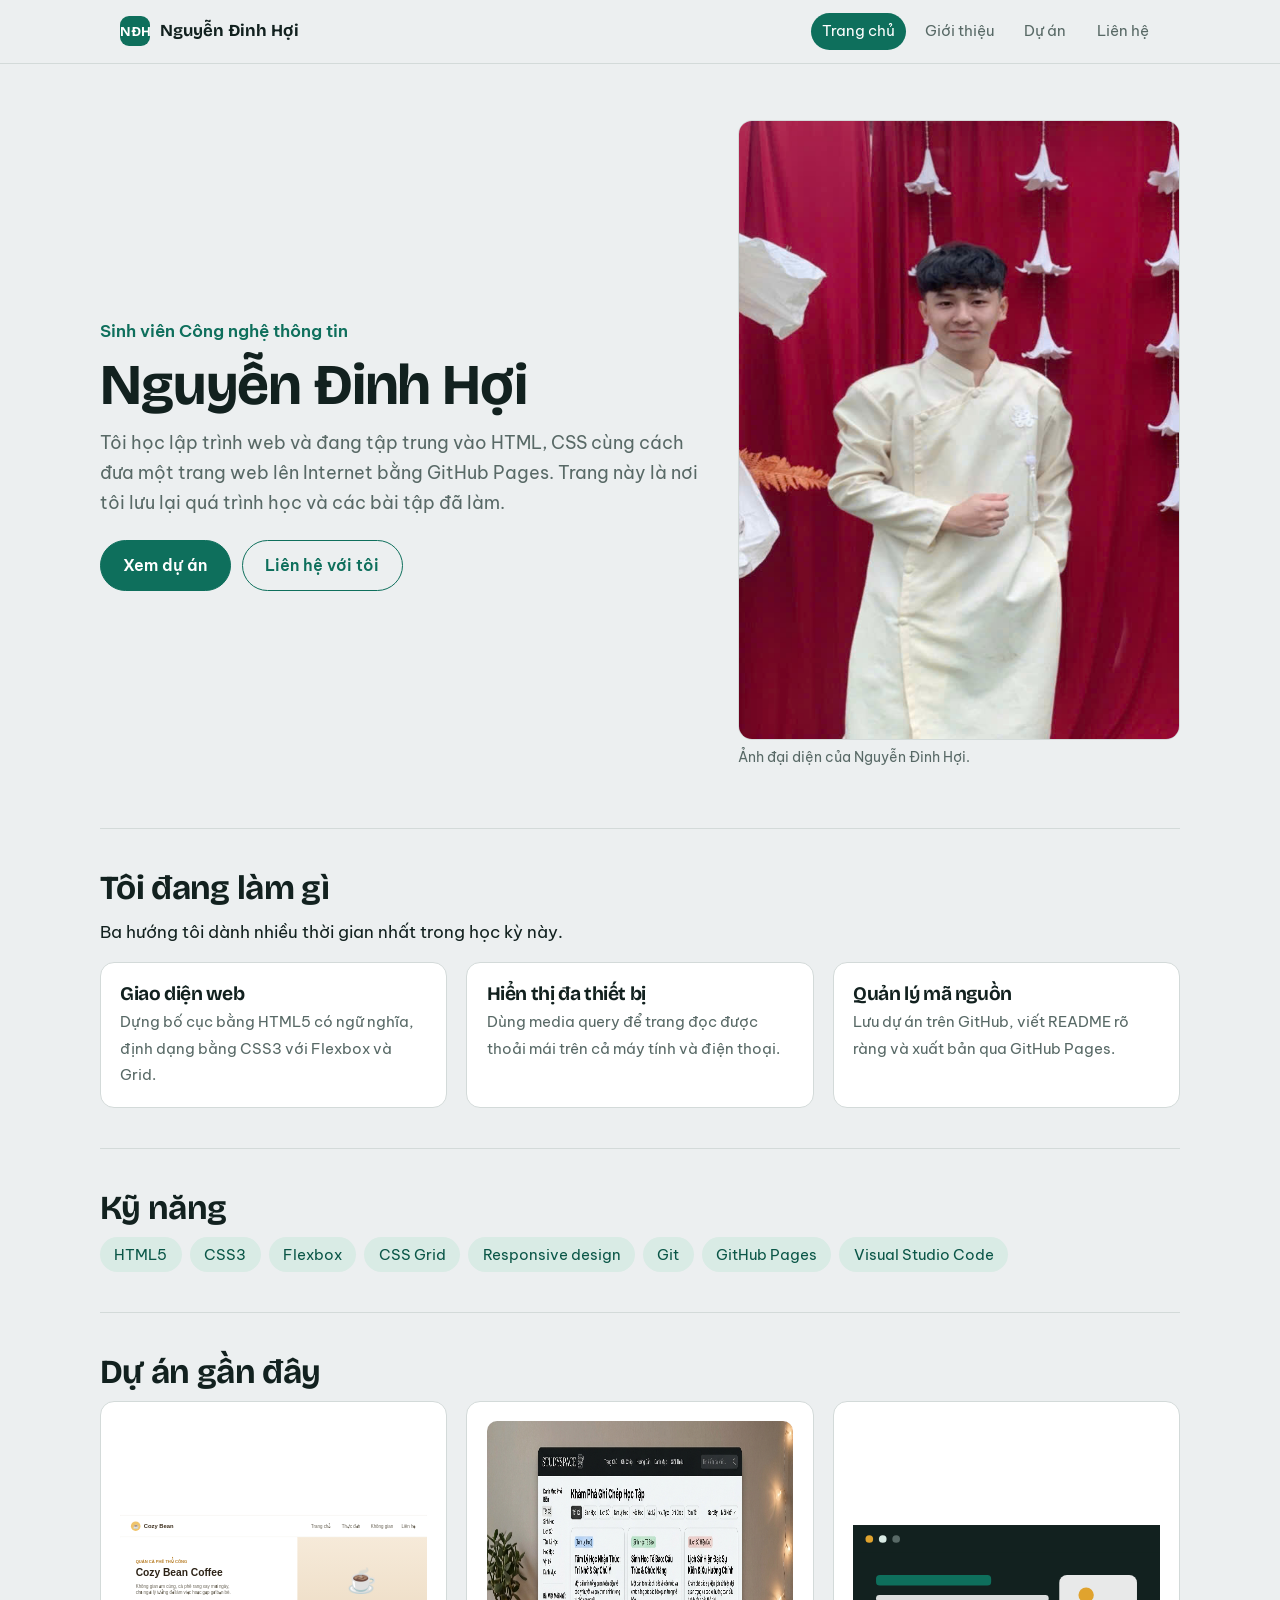
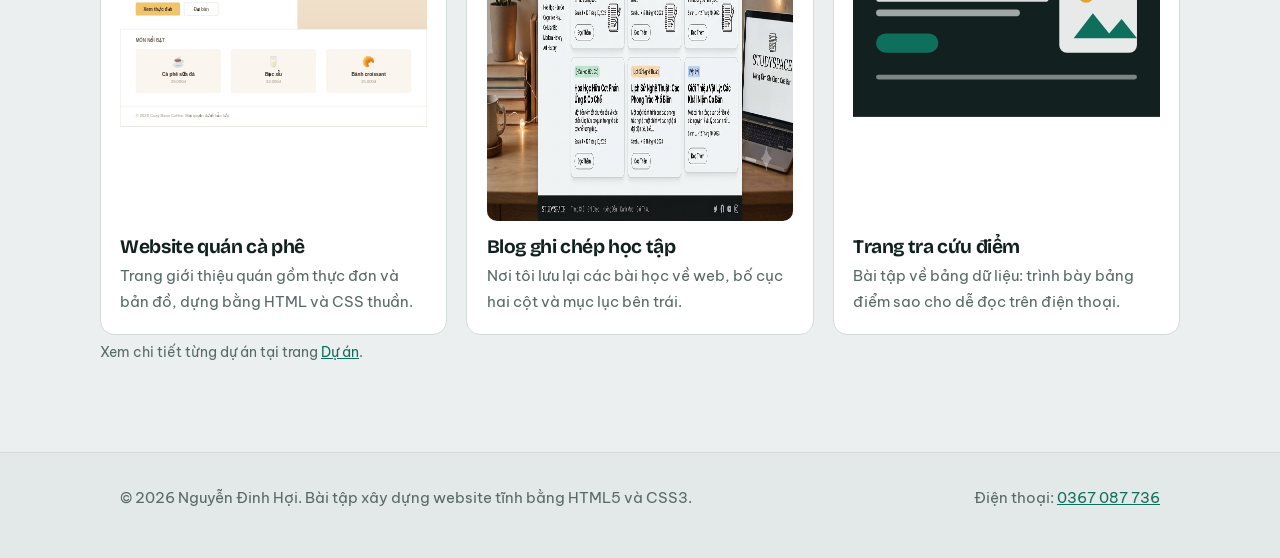
==== index.html @ 1cc55b9c "Update index.html" ====
<!DOCTYPE html>
<html lang="vi">
<head>
  <meta charset="UTF-8">
  <meta name="viewport" content="width=device-width, initial-scale=1.0">
  <title>Nguyễn Đinh Hợi - Hồ sơ cá nhân</title>
  <meta name="description" content="Hồ sơ cá nhân của Nguyễn Đinh Hợi, sinh viên ngành Công nghệ thông tin.">
  <link rel="preconnect" href="https://fonts.googleapis.com">
  <link rel="preconnect" href="https://fonts.gstatic.com" crossorigin>
  <link href="https://fonts.googleapis.com/css2?family=Be+Vietnam+Pro:wght@400;600&family=Bricolage+Grotesque:opsz,wght@12..96,600;12..96,700&display=swap" rel="stylesheet">
  <link rel="stylesheet" href="css/style.css">
</head>
<body>

  <header class="site-header">
    <div class="wrap">
      <a class="brand" href="index.html"><span>NĐH</span> Nguyễn Đinh Hợi</a>
      <nav aria-label="Điều hướng chính">
        <ul class="nav">
          <li><a class="active" href="index.html">Trang chủ</a></li>
          <li><a href="gioi-thieu.html">Giới thiệu</a></li>
          <li><a href="du-an.html">Dự án</a></li>
          <li><a href="lien-he.html">Liên hệ</a></li>
        </ul>
      </nav>
    </div>
  </header>

  <main>
    <section class="wrap hero">
      <div>
        <p class="eyebrow">Sinh viên Công nghệ thông tin</p>
        <h1>Nguyễn Đinh Hợi</h1>
        <p class="lead">Tôi học lập trình web và đang tập trung vào HTML, CSS cùng cách đưa một trang web lên Internet bằng GitHub Pages. Trang này là nơi tôi lưu lại quá trình học và các bài tập đã làm.</p>
        <div class="btn-row">
          <a class="btn btn-primary" href="du-an.html">Xem dự án</a>
          <a class="btn btn-ghost" href="lien-he.html">Liên hệ với tôi</a>
        </div>
      </div>
      <figure>
        <img class="hero-photo" src="images/avatar.jpg" alt="Ảnh đại diện Nguyễn Đinh Hợi" width="520" height="620">
       <figcaption>Ảnh đại diện của Nguyễn Đinh Hợi.</figcaption>
      </figure>
    </section>

    <section class="wrap section">
      <h2>Tôi đang làm gì</h2>
      <p>Ba hướng tôi dành nhiều thời gian nhất trong học kỳ này.</p>
      <div class="grid-3">
        <article class="card">
          <h3>Giao diện web</h3>
          <p>Dựng bố cục bằng HTML5 có ngữ nghĩa, định dạng bằng CSS3 với Flexbox và Grid.</p>
        </article>
        <article class="card">
          <h3>Hiển thị đa thiết bị</h3>
          <p>Dùng media query để trang đọc được thoải mái trên cả máy tính và điện thoại.</p>
        </article>
        <article class="card">
          <h3>Quản lý mã nguồn</h3>
          <p>Lưu dự án trên GitHub, viết README rõ ràng và xuất bản qua GitHub Pages.</p>
        </article>
      </div>
    </section>

    <section class="wrap section">
      <h2>Kỹ năng</h2>
      <ul class="skills">
        <li>HTML5</li>
        <li>CSS3</li>
        <li>Flexbox</li>
        <li>CSS Grid</li>
        <li>Responsive design</li>
        <li>Git</li>
        <li>GitHub Pages</li>
        <li>Visual Studio Code</li>
      </ul>
    </section>

    <section class="wrap section">
      <h2>Dự án gần đây</h2>
      <div class="grid-3">
        <article class="card">
          <img src="images/webcafe.svg" alt="Ảnh minh họa dự án website quán cà phê" width="640" height="400">
          <h3>Website quán cà phê</h3>
          <p>Trang giới thiệu quán gồm thực đơn và bản đồ, dựng bằng HTML và CSS thuần.</p>
        </article>
        <article class="card">
          <img src="images/bloghoctap.png" alt="Ảnh minh họa dự án blog học tập" width="640" height="400">
          <h3>Blog ghi chép học tập</h3>
          <p>Nơi tôi lưu lại các bài học về web, bố cục hai cột và mục lục bên trái.</p>
        </article>
        <article class="card">
          <img src="images/project-3.svg" alt="Ảnh minh họa dự án trang tra cứu điểm" width="640" height="400">
          <h3>Trang tra cứu điểm</h3>
          <p>Bài tập về bảng dữ liệu: trình bày bảng điểm sao cho dễ đọc trên điện thoại.</p>
        </article>
      </div>
      <p class="source-note">Xem chi tiết từng dự án tại trang <a href="du-an.html">Dự án</a>.</p>
    </section>
  </main>

  <footer class="site-footer">
    <div class="wrap">
      <p>© 2026 Nguyễn Đinh Hợi. Bài tập xây dựng website tĩnh bằng HTML5 và CSS3.</p>
      <p>Điện thoại: <a href="tel:0367087736">0367 087 736</a></p>
    </div>
  </footer>

</body>
</html>
---- css/style.css ----
/* ============================================================
   Hồ sơ cá nhân - Nguyễn Đình Hợi
   File: css/style.css
   Bảng màu: xanh rêu đậm + vàng nắng trên nền xám lạnh
   ============================================================ */

:root {
  --paper: #eceff0;
  --surface: #ffffff;
  --ink: #12211f;
  --muted: #586966;
  --line: #d3dad9;
  --accent: #0e6f5c;
  --accent-soft: #d9ebe5;
  --sun: #e0a32e;

  --space: 1.25rem;
  --radius: 14px;
  --max: 1080px;
}

* {
  box-sizing: border-box;
}

html {
  scroll-behavior: smooth;
}

body {
  margin: 0;
  background: var(--paper);
  color: var(--ink);
  font-family: "Be Vietnam Pro", "Segoe UI", Roboto, Arial, sans-serif;
  font-size: 17px;
  line-height: 1.7;
  -webkit-font-smoothing: antialiased;
}

h1,
h2,
h3 {
  font-family: "Bricolage Grotesque", "Be Vietnam Pro", Georgia, serif;
  line-height: 1.15;
  letter-spacing: -0.02em;
  margin: 0 0 0.6rem;
}

h1 {
  font-size: clamp(2.1rem, 6vw, 3.6rem);
}

h2 {
  font-size: clamp(1.5rem, 3.5vw, 2.1rem);
}

h3 {
  font-size: 1.2rem;
}

p {
  margin: 0 0 1rem;
  max-width: 68ch;
}

a {
  color: var(--accent);
}

a:focus-visible,
button:focus-visible {
  outline: 3px solid var(--sun);
  outline-offset: 3px;
}

img {
  max-width: 100%;
  display: block;
}

.wrap {
  width: 100%;
  max-width: var(--max);
  margin: 0 auto;
  padding: 0 var(--space);
}

/* ---------- Thanh điều hướng ---------- */
.site-header {
  position: sticky;
  top: 0;
  z-index: 10;
  background: rgba(236, 239, 240, 0.92);
  backdrop-filter: blur(8px);
  border-bottom: 1px solid var(--line);
}

.site-header .wrap {
  display: flex;
  flex-wrap: wrap;
  align-items: center;
  justify-content: space-between;
  gap: 0.5rem 1rem;
  padding-top: 0.8rem;
  padding-bottom: 0.8rem;
}

.brand {
  font-family: "Bricolage Grotesque", sans-serif;
  font-weight: 700;
  font-size: 1.05rem;
  text-decoration: none;
  color: var(--ink);
  display: flex;
  align-items: center;
  gap: 0.6rem;
}

.brand span {
  display: grid;
  place-items: center;
  width: 30px;
  height: 30px;
  border-radius: 9px;
  background: var(--accent);
  color: #fff;
  font-size: 0.85rem;
}

.nav {
  display: flex;
  flex-wrap: wrap;
  gap: 0.25rem 0.5rem;
  list-style: none;
  margin: 0;
  padding: 0;
}

.nav a {
  display: block;
  padding: 0.35rem 0.7rem;
  border-radius: 999px;
  text-decoration: none;
  color: var(--muted);
  font-size: 0.95rem;
}

.nav a:hover {
  color: var(--ink);
  background: #fff;
}

.nav a.active {
  color: #fff;
  background: var(--accent);
}

/* ---------- Trang chủ: phần mở đầu ---------- */
.hero {
  display: grid;
  grid-template-columns: 1.15fr 0.85fr;
  gap: 2.5rem;
  align-items: center;
  padding: 3.5rem 0 2.5rem;
}

.hero .eyebrow {
  color: var(--accent);
  font-weight: 600;
  margin-bottom: 0.4rem;
}

.hero .lead {
  font-size: 1.1rem;
  color: var(--muted);
}

.hero-photo {
  border-radius: var(--radius);
  border: 1px solid var(--line);
  background: var(--surface);
}

/* ---------- Nút ---------- */
.btn-row {
  display: flex;
  flex-wrap: wrap;
  gap: 0.7rem;
  margin-top: 1.4rem;
}

.btn {
  display: inline-block;
  padding: 0.7rem 1.4rem;
  border-radius: 999px;
  text-decoration: none;
  font-weight: 600;
  font-size: 0.97rem;
  border: 1px solid var(--accent);
}

.btn-primary {
  background: var(--accent);
  color: #fff;
}

.btn-primary:hover {
  background: #0a5647;
}

.btn-ghost {
  background: transparent;
  color: var(--accent);
}

.btn-ghost:hover {
  background: var(--accent-soft);
}

/* ---------- Khối nội dung chung ---------- */
.section {
  padding: 2.5rem 0;
  border-top: 1px solid var(--line);
}

.section-intro {
  padding: 3rem 0 1.5rem;
}

.grid-3 {
  display: grid;
  grid-template-columns: repeat(3, 1fr);
  gap: 1.2rem;
}

.grid-2 {
  display: grid;
  grid-template-columns: 1fr 1fr;
  gap: 2rem;
}

.card {
  background: var(--surface);
  border: 1px solid var(--line);
  border-radius: var(--radius);
  padding: 1.2rem;
}

.card h3 {
  margin-bottom: 0.3rem;
}

.card p {
  color: var(--muted);
  font-size: 0.96rem;
  margin: 0;
}

.card img {
  border-radius: 10px;
  margin-bottom: 0.9rem;
}

/* ---------- Dòng thời gian ---------- */
.timeline {
  list-style: none;
  margin: 0;
  padding: 0 0 0 1.6rem;
  border-left: 2px solid var(--accent-soft);
}

.timeline li {
  position: relative;
  padding-bottom: 1.6rem;
}

.timeline li::before {
  content: "";
  position: absolute;
  left: -2.05rem;
  top: 0.55rem;
  width: 11px;
  height: 11px;
  border-radius: 50%;
  background: var(--sun);
}

.timeline time {
  display: block;
  font-size: 0.85rem;
  color: var(--accent);
  font-weight: 600;
}

/* ---------- Kỹ năng ---------- */
.skills {
  list-style: none;
  margin: 0;
  padding: 0;
  display: flex;
  flex-wrap: wrap;
  gap: 0.5rem;
}

.skills li {
  background: var(--accent-soft);
  color: #0a5647;
  border-radius: 999px;
  padding: 0.3rem 0.9rem;
  font-size: 0.92rem;
}

/* ---------- Bảng ---------- */
table {
  width: 100%;
  border-collapse: collapse;
  background: var(--surface);
  border: 1px solid var(--line);
  border-radius: var(--radius);
  overflow: hidden;
  font-size: 0.96rem;
}

th,
td {
  text-align: left;
  padding: 0.75rem 1rem;
  border-bottom: 1px solid var(--line);
}

th {
  background: var(--accent-soft);
  font-weight: 600;
}

tr:last-child td {
  border-bottom: none;
}

/* ---------- Biểu mẫu liên hệ ---------- */
.form {
  background: var(--surface);
  border: 1px solid var(--line);
  border-radius: var(--radius);
  padding: 1.4rem;
}

.field {
  margin-bottom: 1rem;
}

.field label {
  display: block;
  font-weight: 600;
  font-size: 0.93rem;
  margin-bottom: 0.35rem;
}

.field input,
.field textarea {
  width: 100%;
  padding: 0.65rem 0.8rem;
  border: 1px solid var(--line);
  border-radius: 10px;
  font: inherit;
  font-size: 0.96rem;
  background: #fbfcfc;
}

.field input:focus,
.field textarea:focus {
  outline: 2px solid var(--accent);
  outline-offset: 1px;
}

.contact-list {
  list-style: none;
  margin: 0;
  padding: 0;
}

.contact-list li {
  padding: 0.7rem 0;
  border-bottom: 1px dashed var(--line);
}

.contact-list li:last-child {
  border-bottom: none;
}

.contact-list strong {
  display: block;
  font-size: 0.85rem;
  color: var(--muted);
  font-weight: 600;
}

/* ---------- Ghi nguồn ---------- */
figure {
  margin: 0 0 1.2rem;
}

figcaption,
.source-note {
  font-size: 0.85rem;
  color: var(--muted);
  margin-top: 0.4rem;
}

/* ---------- Chân trang ---------- */
.site-footer {
  border-top: 1px solid var(--line);
  margin-top: 2rem;
  padding: 2rem 0;
  background: #e3e8e8;
  color: var(--muted);
  font-size: 0.92rem;
}

.site-footer .wrap {
  display: flex;
  flex-wrap: wrap;
  justify-content: space-between;
  gap: 1rem;
}

.site-footer a {
  color: var(--accent);
}

/* ---------- Màn hình nhỏ ---------- */
@media (max-width: 820px) {
  .hero {
    grid-template-columns: 1fr;
    padding-top: 2rem;
    gap: 1.6rem;
  }

  .grid-3,
  .grid-2 {
    grid-template-columns: 1fr;
  }

  .site-header .wrap {
    flex-direction: column;
    align-items: flex-start;
  }

  body {
    font-size: 16px;
  }
}

@media (prefers-reduced-motion: reduce) {
  html {
    scroll-behavior: auto;
  }
}
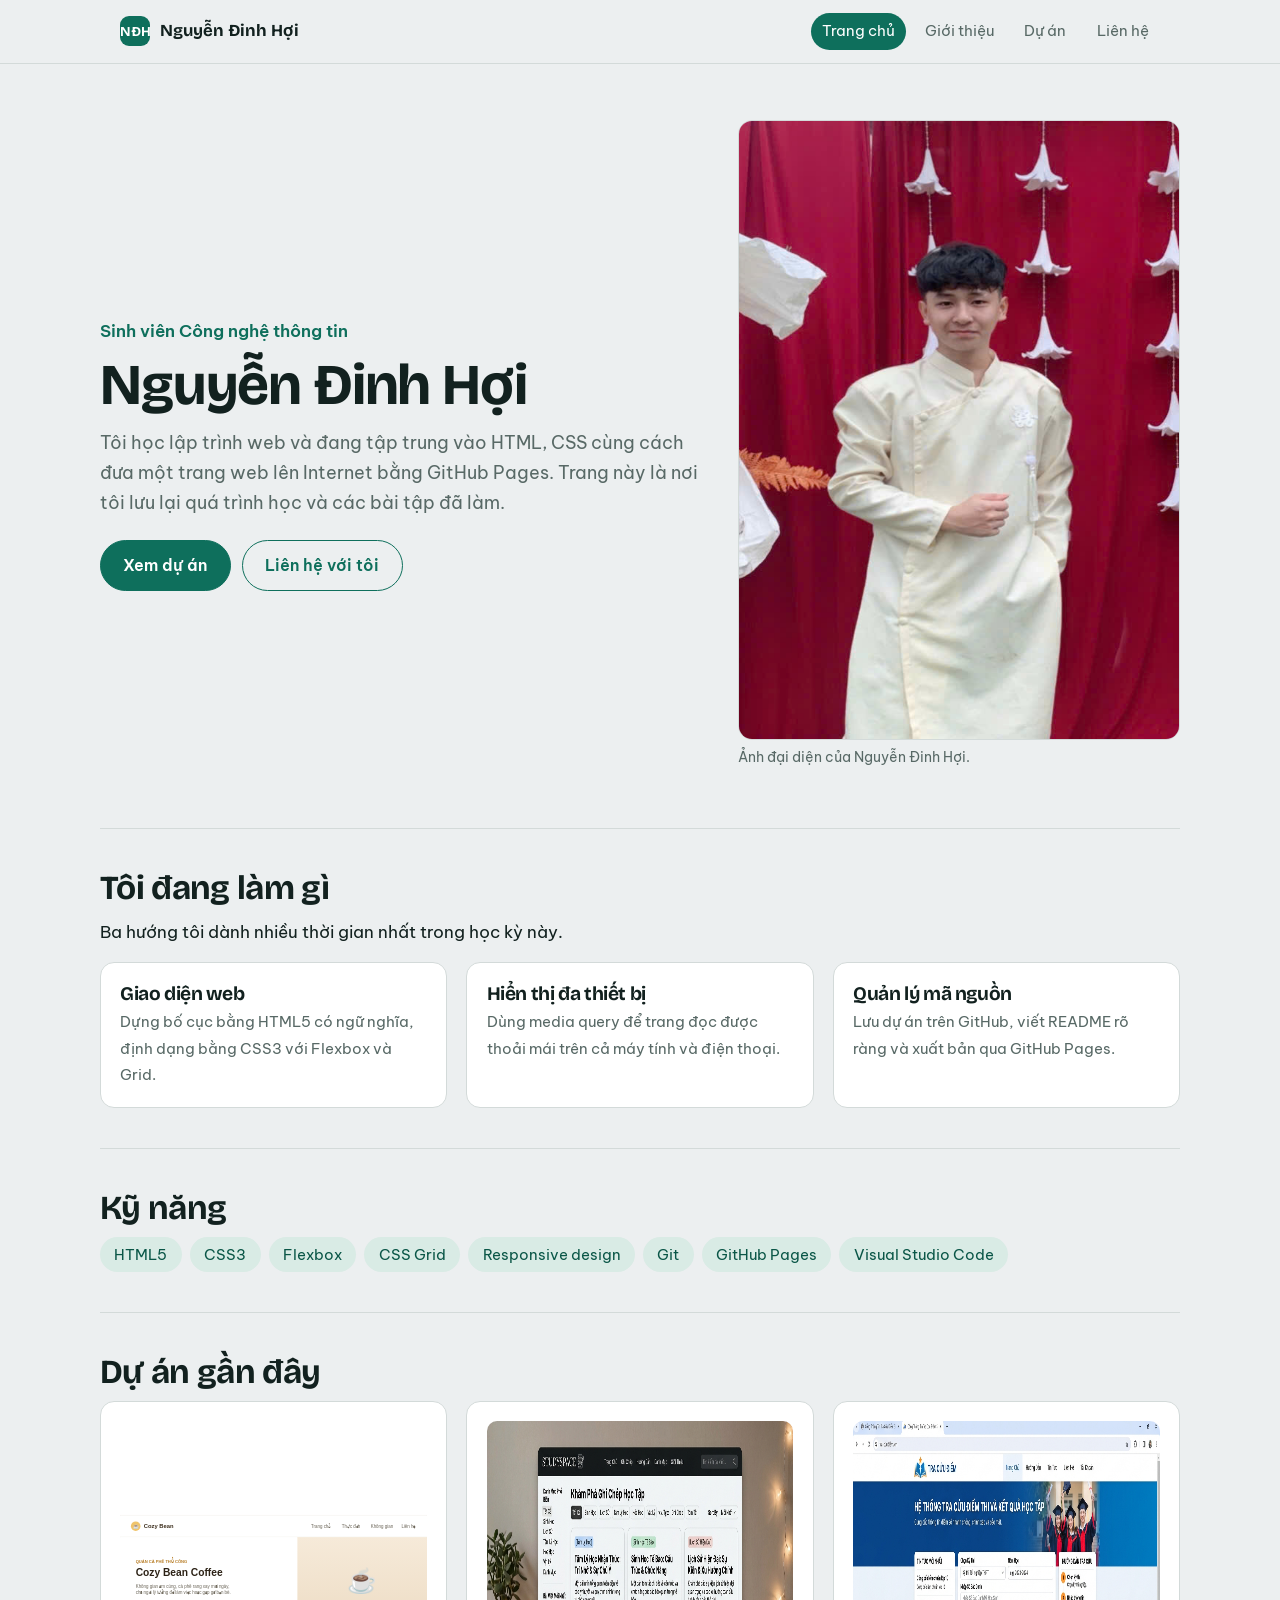
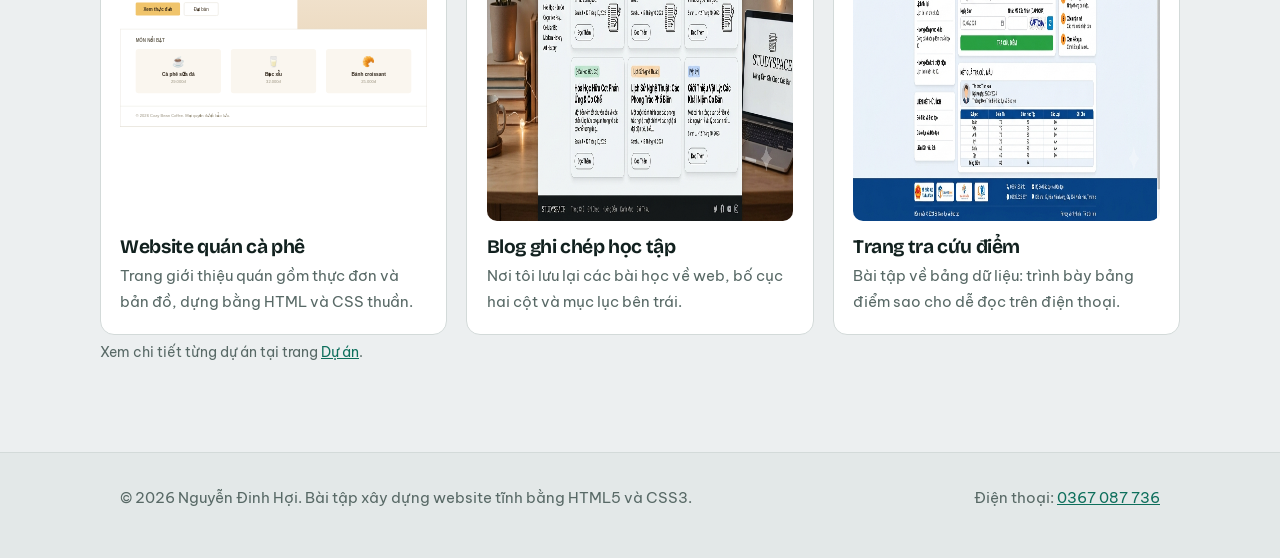
==== commit 7b8612ac: "Update index.html" ====
--- a/index.html
+++ b/index.html
@@ -90,7 +90,7 @@
           <p>Nơi tôi lưu lại các bài học về web, bố cục hai cột và mục lục bên trái.</p>
         </article>
         <article class="card">
-          <img src="images/project-3.svg" alt="Ảnh minh họa dự án trang tra cứu điểm" width="640" height="400">
+          <img src="images/tracuudiem.png" alt="Ảnh minh họa dự án trang tra cứu điểm" width="640" height="400">
           <h3>Trang tra cứu điểm</h3>
           <p>Bài tập về bảng dữ liệu: trình bày bảng điểm sao cho dễ đọc trên điện thoại.</p>
         </article>
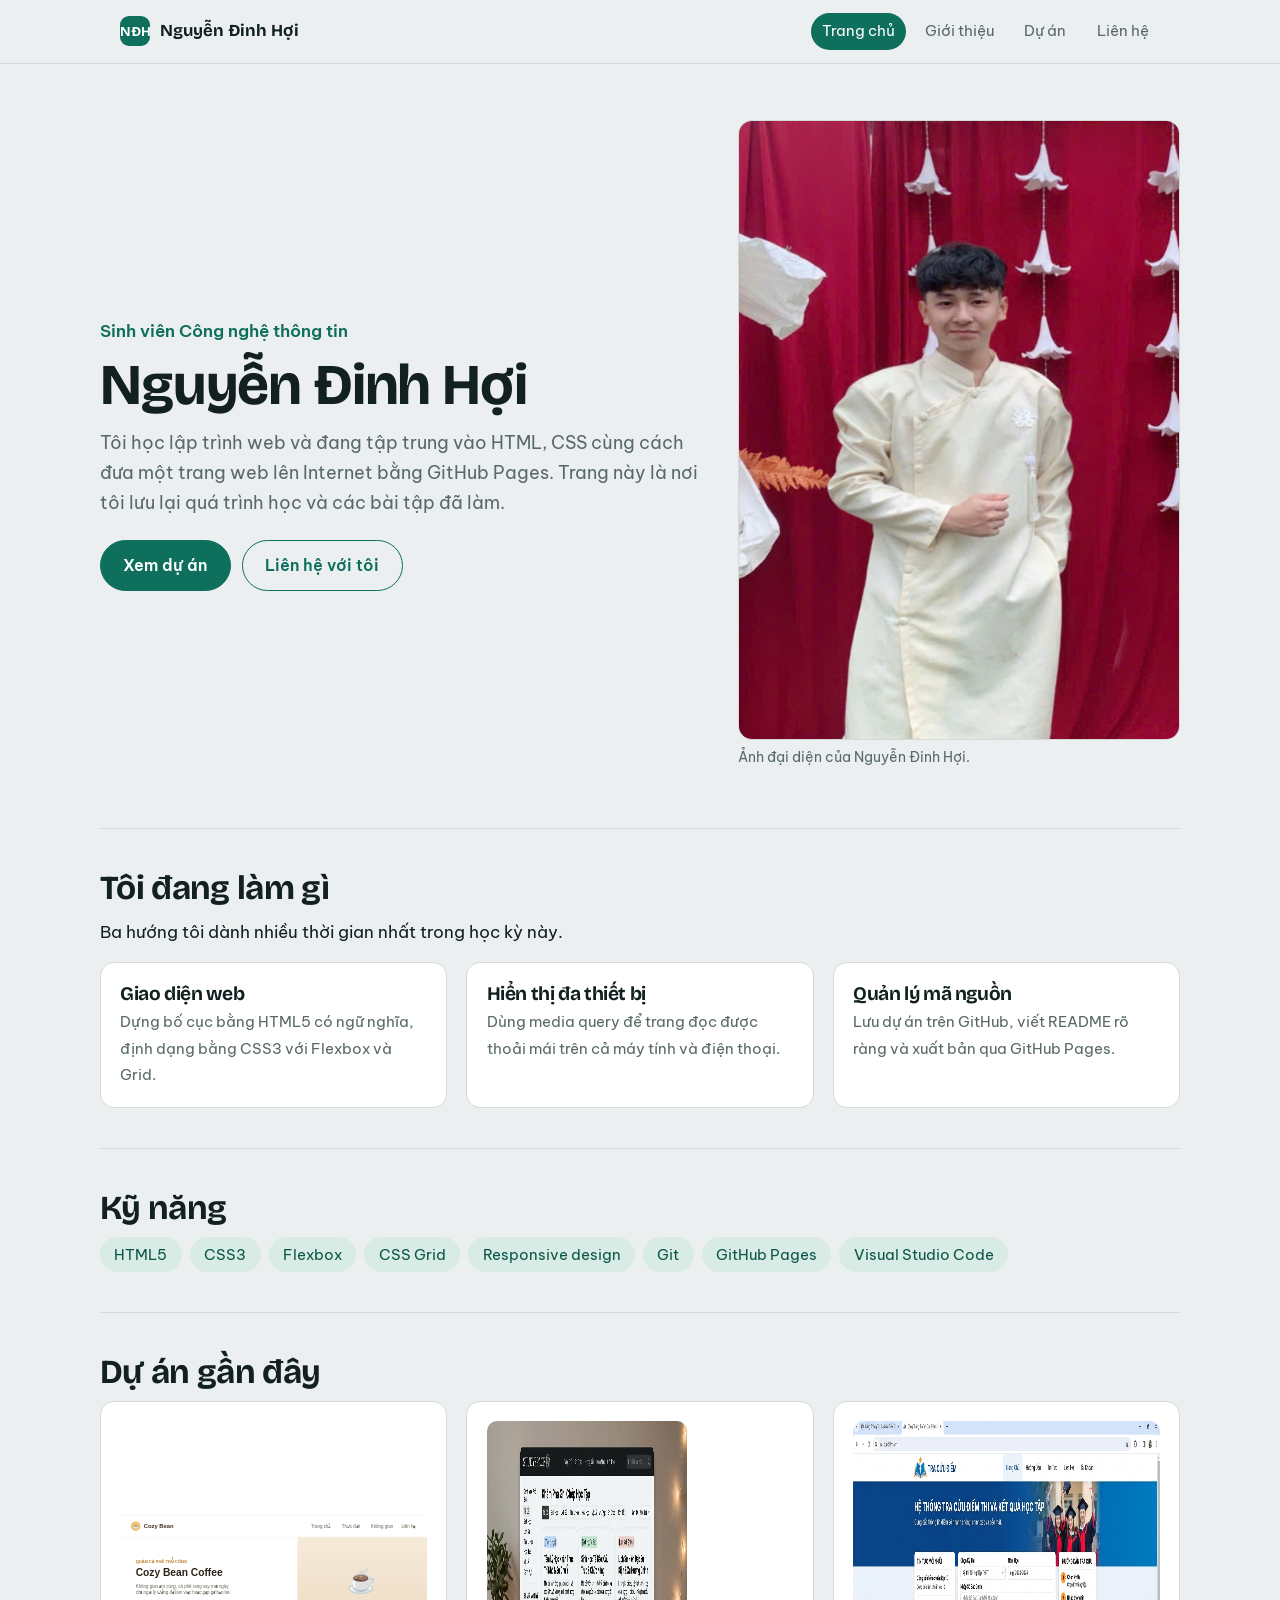
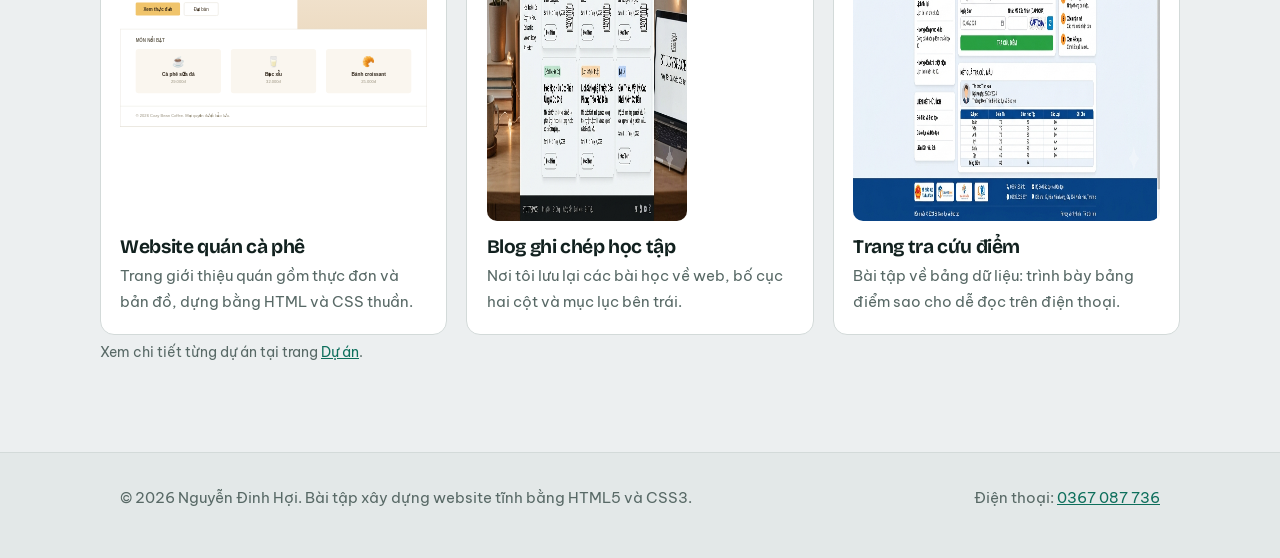
==== commit b57579c1: "Update index.html" ====
--- a/index.html
+++ b/index.html
@@ -80,12 +80,12 @@
       <h2>Dự án gần đây</h2>
       <div class="grid-3">
         <article class="card">
-          <img src="images/webcafe.svg" alt="Ảnh minh họa dự án website quán cà phê" width="640" height="400">
+          <img src="images/webcafe.svg" alt="Ảnh minh họa dự án website quán cà phê" width="320" height="400">
           <h3>Website quán cà phê</h3>
           <p>Trang giới thiệu quán gồm thực đơn và bản đồ, dựng bằng HTML và CSS thuần.</p>
         </article>
         <article class="card">
-          <img src="images/bloghoctap.png" alt="Ảnh minh họa dự án blog học tập" width="640" height="400">
+          <img src="images/bloghoctap.png" alt="Ảnh minh họa dự án blog học tập" width="200" height="400">
           <h3>Blog ghi chép học tập</h3>
           <p>Nơi tôi lưu lại các bài học về web, bố cục hai cột và mục lục bên trái.</p>
         </article>
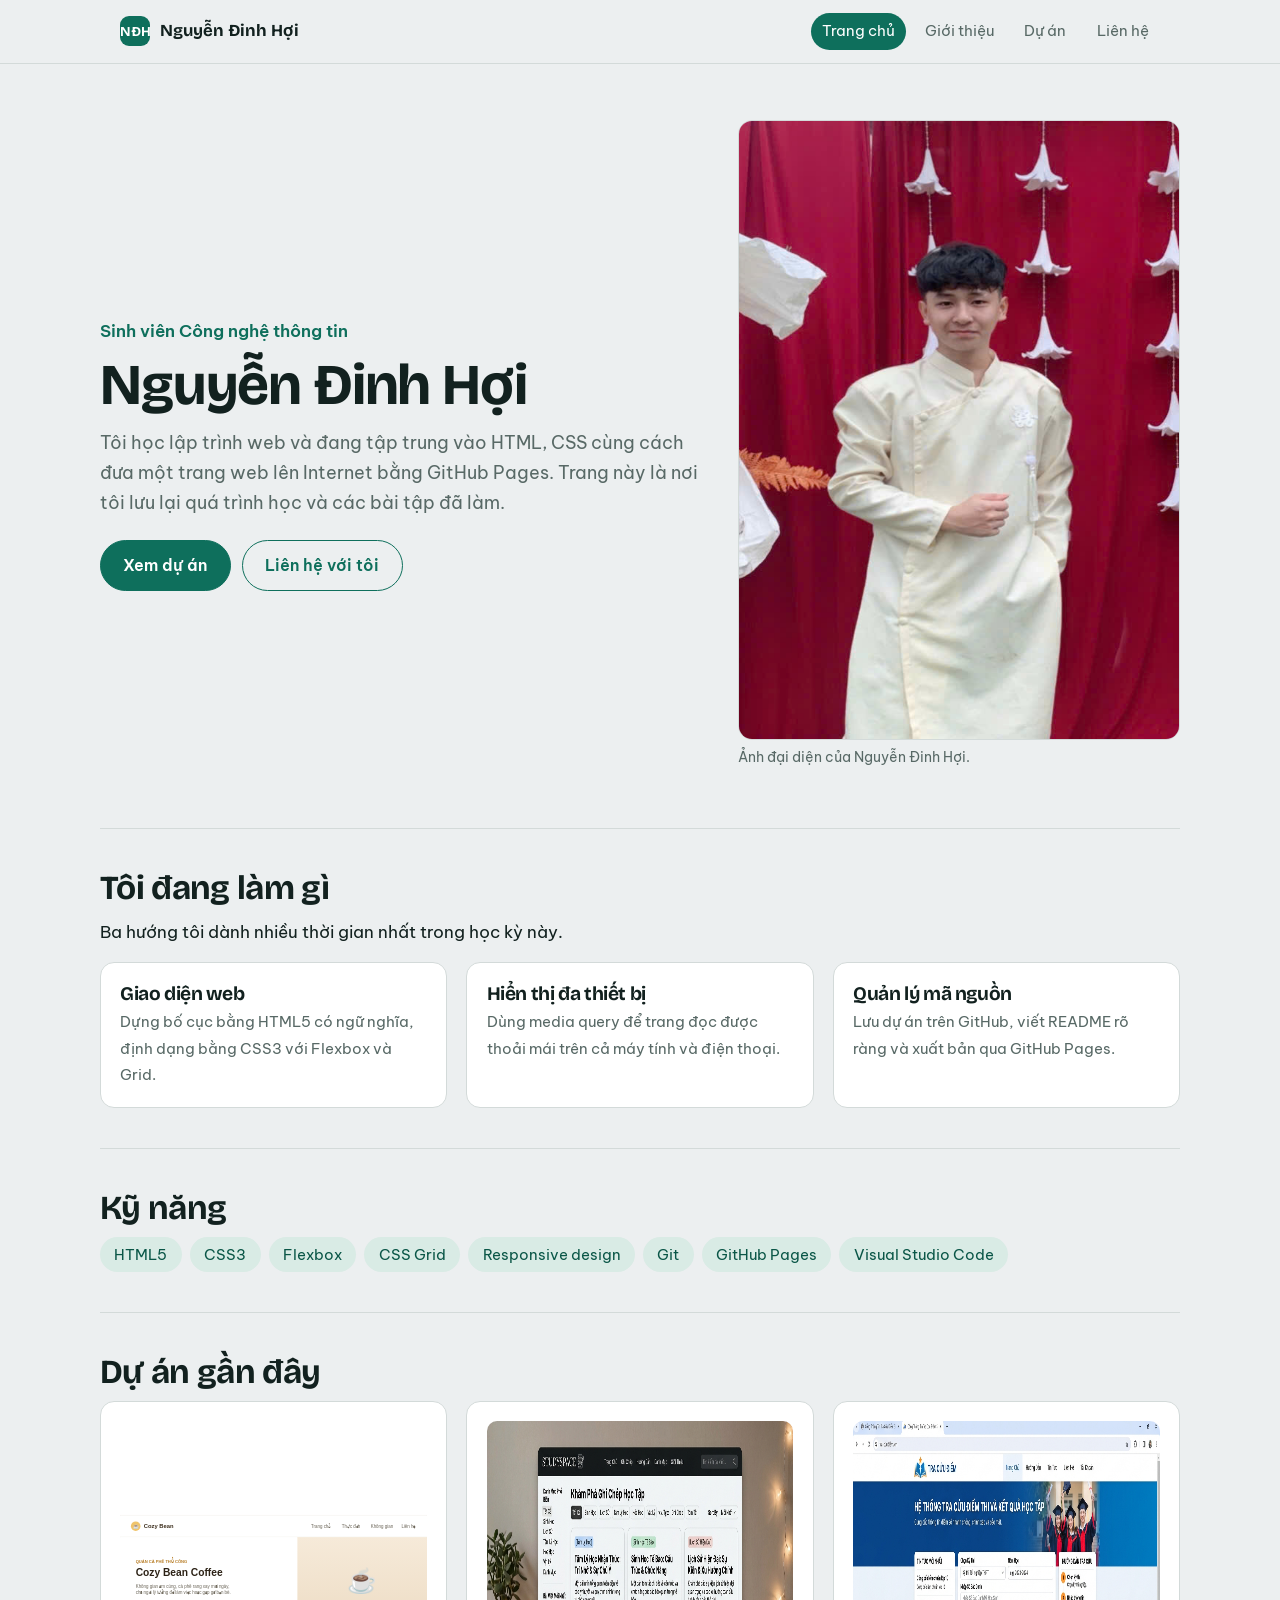
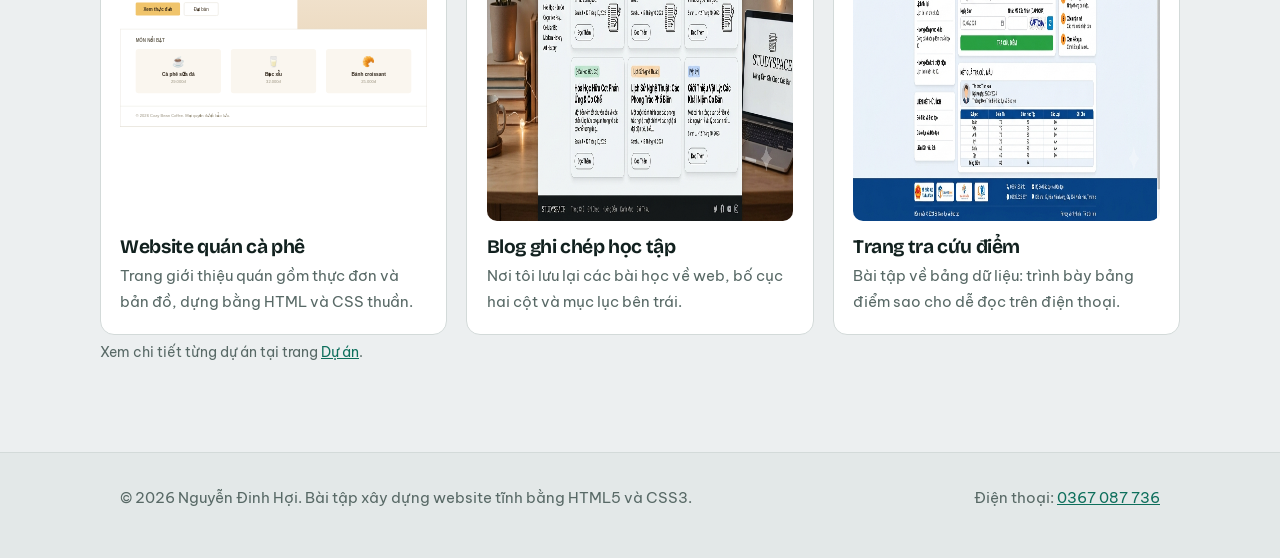
==== commit 3b321026: "Update index.html" ====
--- a/index.html
+++ b/index.html
@@ -80,12 +80,12 @@
       <h2>Dự án gần đây</h2>
       <div class="grid-3">
         <article class="card">
-          <img src="images/webcafe.svg" alt="Ảnh minh họa dự án website quán cà phê" width="320" height="400">
+          <img src="images/webcafe.svg" alt="Ảnh minh họa dự án website quán cà phê" width="640" height="400">
           <h3>Website quán cà phê</h3>
           <p>Trang giới thiệu quán gồm thực đơn và bản đồ, dựng bằng HTML và CSS thuần.</p>
         </article>
         <article class="card">
-          <img src="images/bloghoctap.png" alt="Ảnh minh họa dự án blog học tập" width="200" height="400">
+          <img src="images/bloghoctap.png" alt="Ảnh minh họa dự án blog học tập" width="640" height="400">
           <h3>Blog ghi chép học tập</h3>
           <p>Nơi tôi lưu lại các bài học về web, bố cục hai cột và mục lục bên trái.</p>
         </article>
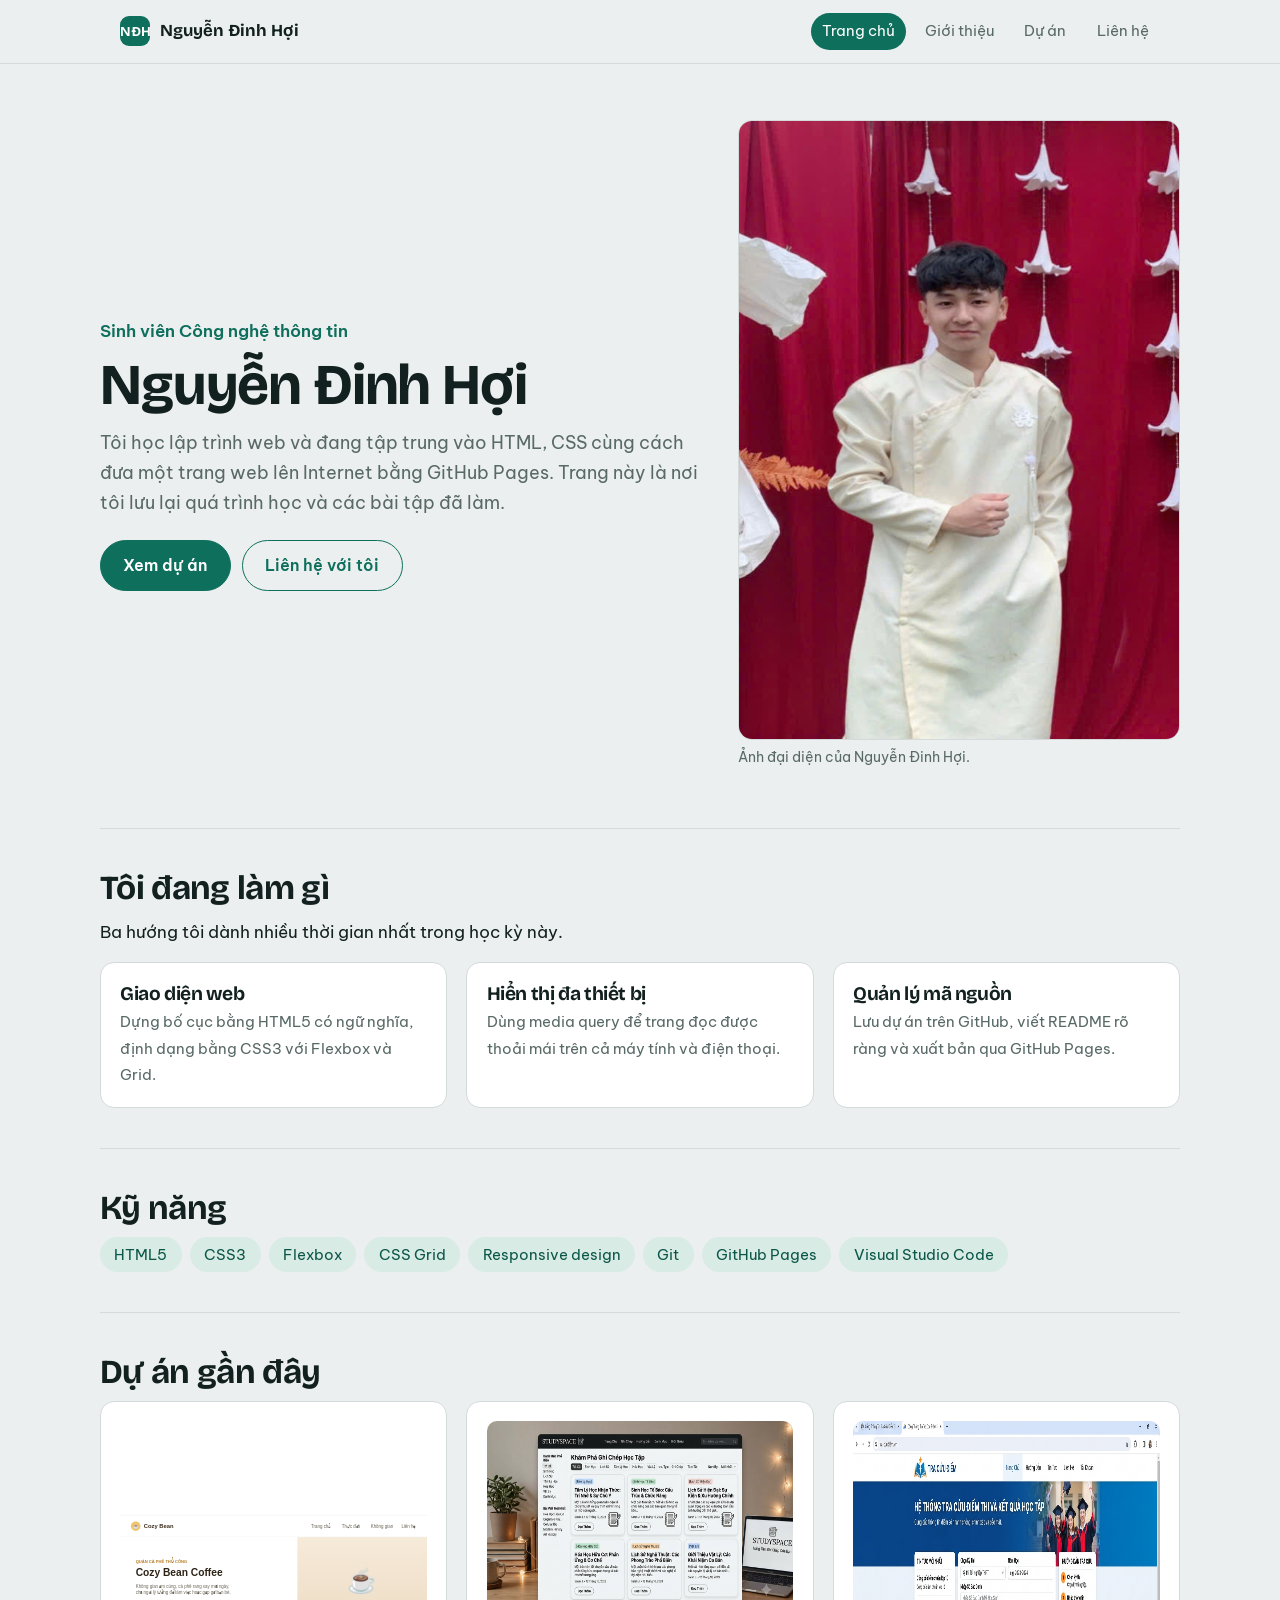
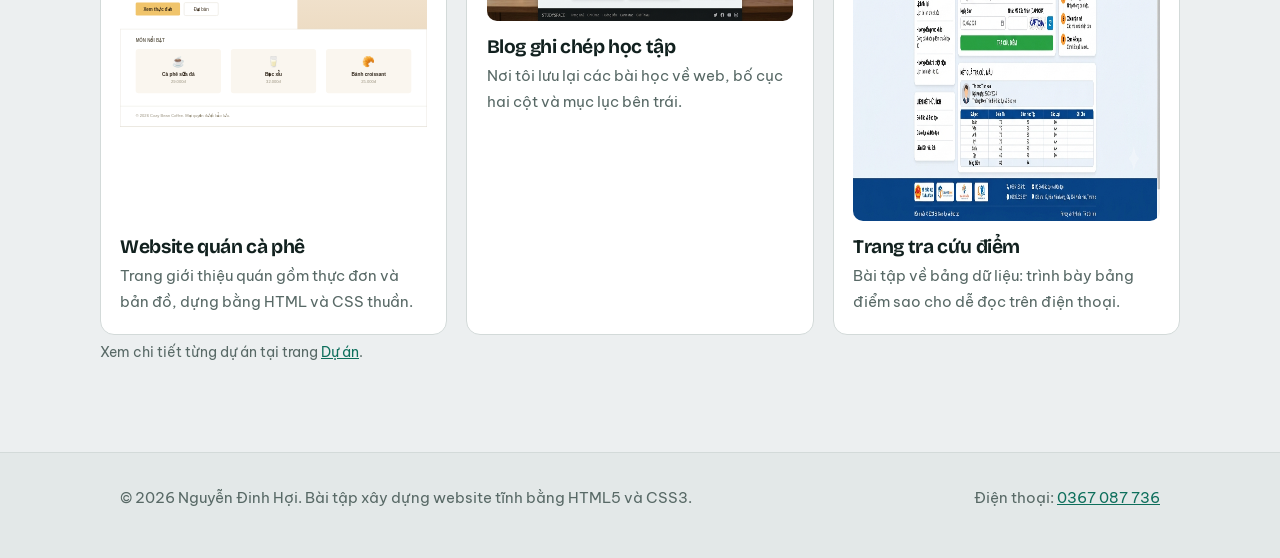
==== commit 1387629a: "Update index.html" ====
--- a/index.html
+++ b/index.html
@@ -85,7 +85,7 @@
           <p>Trang giới thiệu quán gồm thực đơn và bản đồ, dựng bằng HTML và CSS thuần.</p>
         </article>
         <article class="card">
-          <img src="images/bloghoctap.png" alt="Ảnh minh họa dự án blog học tập" width="640" height="400">
+          <img src="images/bloghoctap.png" alt="Ảnh minh họa dự án blog học tập" width="640" height="200">
           <h3>Blog ghi chép học tập</h3>
           <p>Nơi tôi lưu lại các bài học về web, bố cục hai cột và mục lục bên trái.</p>
         </article>
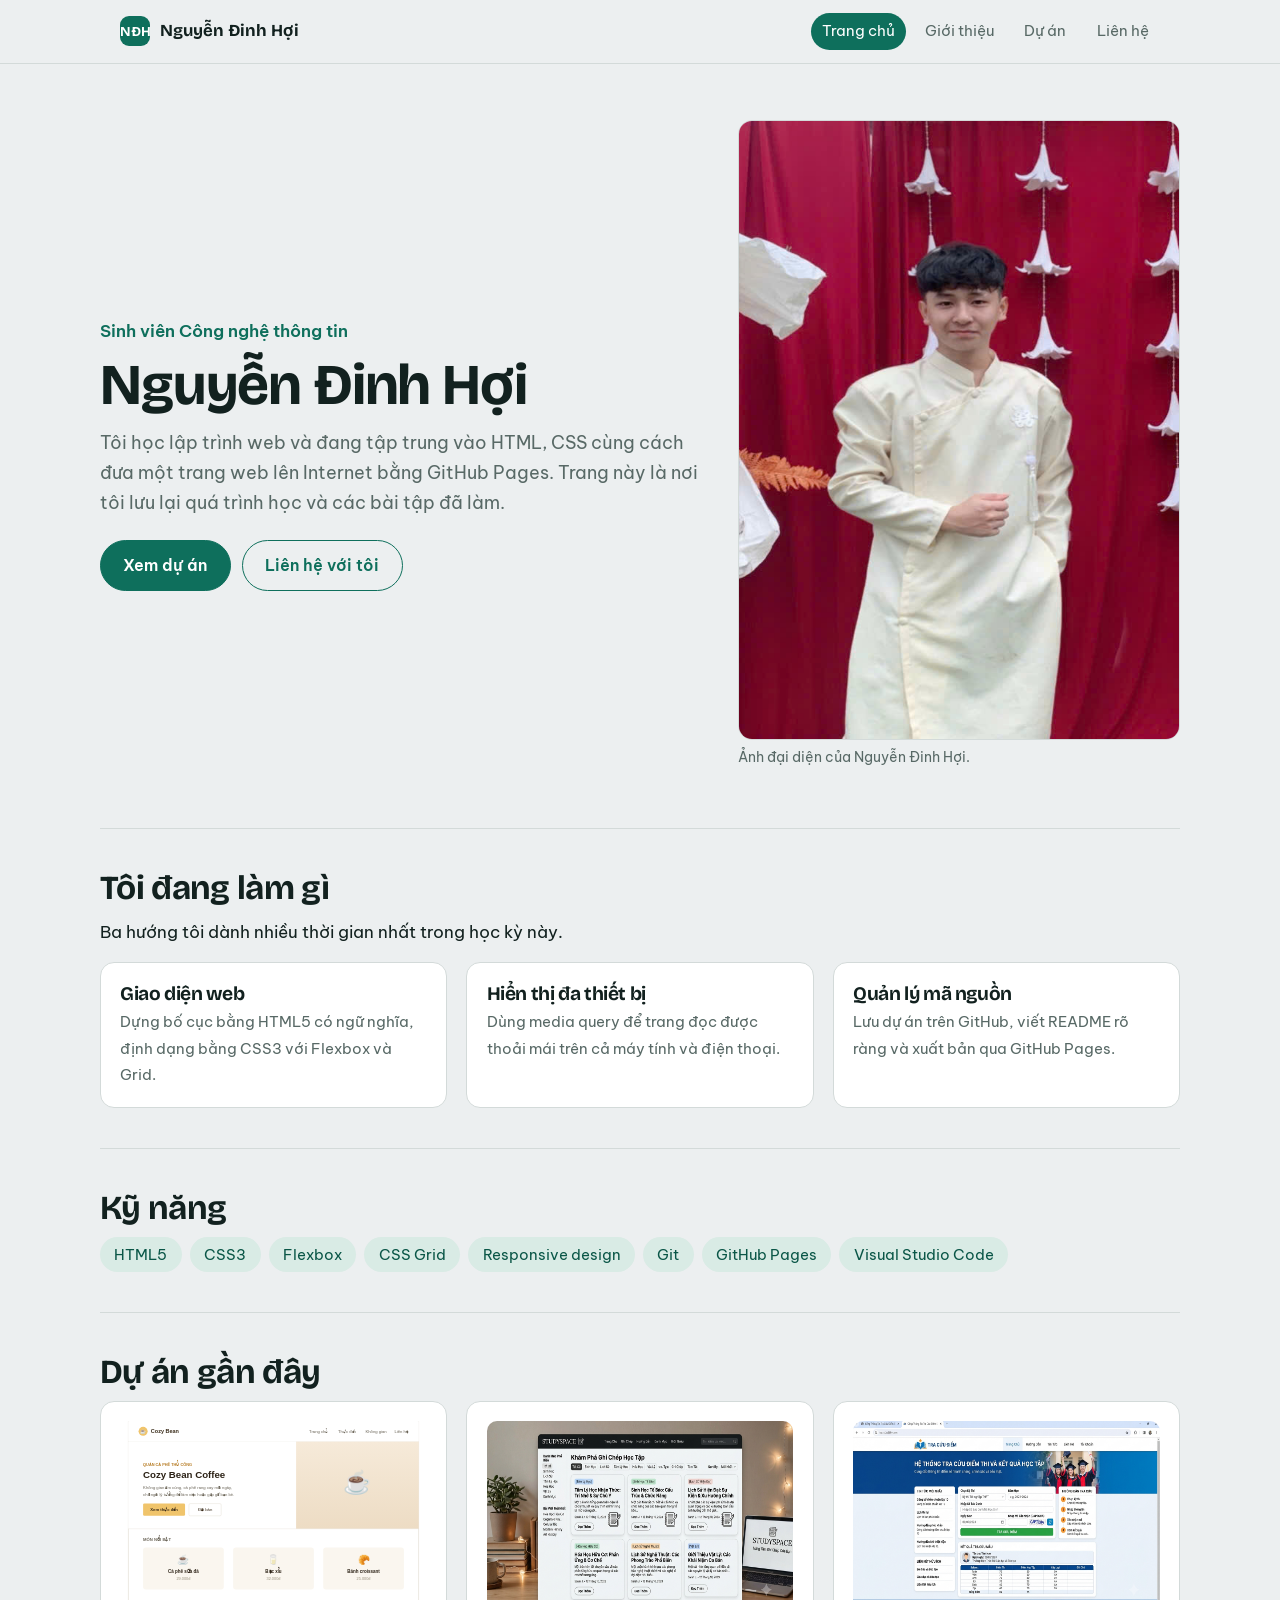
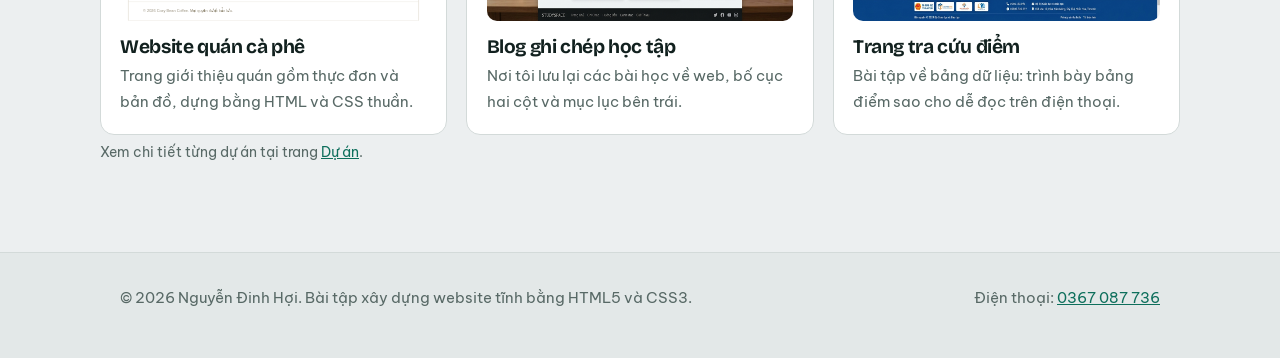
==== commit 0305495c: "Update index.html" ====
--- a/index.html
+++ b/index.html
@@ -80,7 +80,7 @@
       <h2>Dự án gần đây</h2>
       <div class="grid-3">
         <article class="card">
-          <img src="images/webcafe.svg" alt="Ảnh minh họa dự án website quán cà phê" width="640" height="400">
+          <img src="images/webcafe.svg" alt="Ảnh minh họa dự án website quán cà phê" width="640" height="200">
           <h3>Website quán cà phê</h3>
           <p>Trang giới thiệu quán gồm thực đơn và bản đồ, dựng bằng HTML và CSS thuần.</p>
         </article>
@@ -90,7 +90,7 @@
           <p>Nơi tôi lưu lại các bài học về web, bố cục hai cột và mục lục bên trái.</p>
         </article>
         <article class="card">
-          <img src="images/tracuudiem.png" alt="Ảnh minh họa dự án trang tra cứu điểm" width="640" height="400">
+          <img src="images/tracuudiem.png" alt="Ảnh minh họa dự án trang tra cứu điểm" width="640" height="200">
           <h3>Trang tra cứu điểm</h3>
           <p>Bài tập về bảng dữ liệu: trình bày bảng điểm sao cho dễ đọc trên điện thoại.</p>
         </article>
